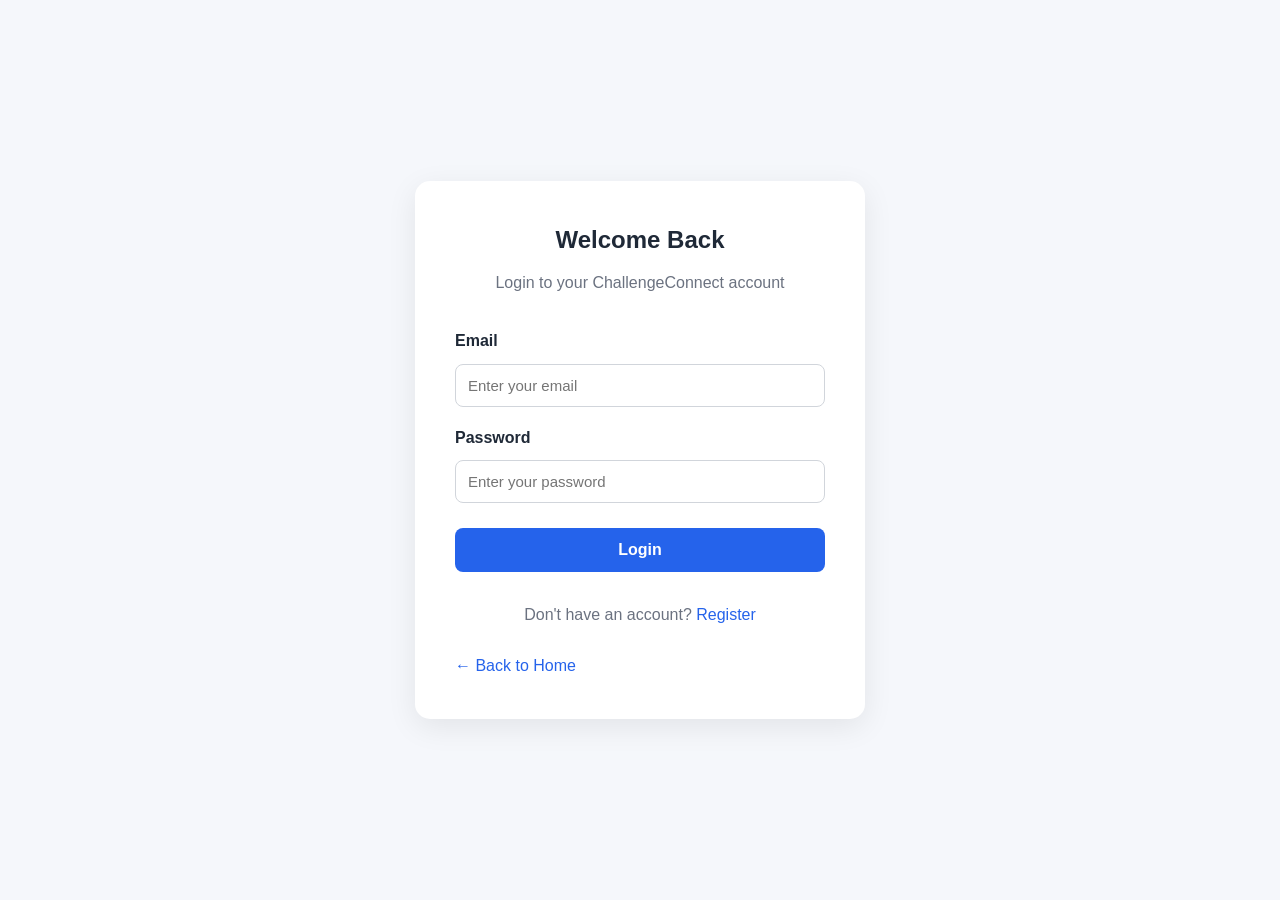
==== frontend/challenge-details.html @ aeb624d3 "Add frontend files" ====
<!DOCTYPE html>
<html lang="en">

<head>

    <meta charset="UTF-8">

    <meta name="viewport" content="width=device-width, initial-scale=1.0">

    <title>Challenge Details | ChallengeConnect</title>

    <link rel="stylesheet" href="style.css">

</head>


<body>


    <!-- Navigation -->

    <header>

        <nav class="navbar">

            <div class="logo">
                ChallengeConnect
            </div>


            <ul class="nav-links">

                <li>
                    <a href="dashboard.html">
                        Dashboard
                    </a>
                </li>

                <li>
                    <a href="challenges.html">
                        Challenges
                    </a>
                </li>

                <li>
                    <a href="post-challenge.html">
                        Post Challenge
                    </a>
                </li>

                <li>
                    <a href="index.html">
                        Logout
                    </a>
                </li>

            </ul>

        </nav>

    </header>



    <!-- Challenge Details -->

    <main>

        <section class="section">


            <p class="section-label">
                CHALLENGE DETAILS
            </p>


            <h1 id="detailTitle">
                Challenge Title
            </h1>


            <p
                class="section-description"
                id="detailDescription"
            >
                Challenge description will appear here.
            </p>



            <!-- Challenge Information -->

            <div class="cards">


                <div class="card">

                    <h3>
                        Posted By
                    </h3>

                    <p id="detailPostedBy">
                        Government
                    </p>

                </div>



                <div class="card">

                    <h3>
                        Category
                    </h3>

                    <p id="detailCategory">
                        Technology
                    </p>

                </div>



                <div class="card">

                    <h3>
                        Location
                    </h3>

                    <p id="detailLocation">
                        India
                    </p>

                </div>



                <div class="card">

                    <h3>
                        Priority
                    </h3>

                    <p id="detailPriority">
                        High
                    </p>

                </div>



                <div class="card">

                    <h3>
                        Submission Deadline
                    </h3>

                    <p id="detailDeadline">
                        Not specified
                    </p>

                </div>


            </div>



            <!-- Solution Section -->

            <div class="card">

                <h2>
                    Have a Solution?
                </h2>


                <p>
                    Submit your innovative solution and
                    contribute towards solving this challenge.
                </p>


                <a
                    id="submitSolutionLink"
                    href="submit-solution.html"
                    class="btn primary-btn"
                >
                    Submit Solution
                </a>

            </div>



            <!-- Back Button -->

            <p style="margin-top: 25px;">

                <a
                    href="challenges.html"
                    class="btn primary-btn"
                >
                    ← Back to Challenges
                </a>

            </p>


        </section>

    </main>



    <!-- Footer -->

    <footer>

        <h3>
            ChallengeConnect
        </h3>

        <p>
            SIH 2026
        </p>

        <p>
            Connecting problems with people who can solve them.
        </p>

    </footer>



    <script src="script.js"></script>

</body>

</html>
---- frontend/style.css ----
* {
    margin: 0;
    padding: 0;
    box-sizing: border-box;
}

html {
    scroll-behavior: smooth;
}

body {
    font-family: Arial, sans-serif;
    line-height: 1.6;
    background: #f5f7fb;
    color: #1f2937;
}


/* =========================
   NAVBAR
========================= */

.navbar {
    display: flex;
    justify-content: space-between;
    align-items: center;

    padding: 20px 8%;

    background: white;

    border-bottom: 1px solid #e5e7eb;

    position: sticky;
    top: 0;
    z-index: 1000;
}

.logo {
    font-size: 24px;
    font-weight: bold;
}

.nav-links {
    display: flex;
    list-style: none;
    gap: 25px;
}

.nav-links a {
    text-decoration: none;
    color: #374151;
    font-weight: 500;

    transition: 0.3s;
}

.nav-links a:hover {
    color: #2563eb;
}


/* =========================
   HERO
========================= */

.hero {
    min-height: 650px;

    display: flex;
    justify-content: center;
    align-items: center;

    text-align: center;

    padding: 80px 20px;

    background: linear-gradient(
        135deg,
        #eef4ff,
        #ffffff
    );
}

.hero-content {
    max-width: 850px;
}

.tagline {
    font-size: 14px;
    font-weight: bold;

    letter-spacing: 1px;

    margin-bottom: 20px;
}

.hero h1 {
    font-size: 58px;

    line-height: 1.1;

    margin-bottom: 25px;
}

.hero-description {
    max-width: 720px;

    margin: 0 auto 35px;

    font-size: 19px;

    color: #4b5563;
}

.hero-buttons {
    display: flex;

    justify-content: center;

    gap: 15px;

    flex-wrap: wrap;
}


/* =========================
   BUTTONS
========================= */

.btn {
    display: inline-block;

    padding: 13px 25px;

    border-radius: 8px;

    text-decoration: none;

    font-weight: bold;

    transition: 0.3s;
}

.primary-btn {
    background: #2563eb;

    color: white;
}

.primary-btn:hover {
    background: #1d4ed8;

    transform: translateY(-2px);
}

.secondary-btn {
    background: white;

    color: #2563eb;

    border: 1px solid #2563eb;
}

.secondary-btn:hover {
    background: #eff6ff;
}


/* =========================
   SECTIONS
========================= */

.section {
    padding: 80px 8%;

    text-align: center;
}

.section-label {
    font-size: 13px;

    font-weight: bold;

    letter-spacing: 2px;

    margin-bottom: 10px;
}

.section h2 {
    font-size: 36px;

    margin-bottom: 15px;
}

.section-description {
    max-width: 650px;

    margin: 0 auto 45px;

    color: #6b7280;
}


/* =========================
   WORKFLOW
========================= */

.workflow {
    display: flex;

    justify-content: center;

    align-items: stretch;

    gap: 15px;

    flex-wrap: wrap;
}

.workflow-card {
    background: white;

    padding: 30px 20px;

    width: 210px;

    border-radius: 12px;

    box-shadow: 0 5px 20px rgba(0, 0, 0, 0.08);
}

.workflow-card h3 {
    margin: 10px 0;
}

.workflow-card p {
    color: #6b7280;

    font-size: 14px;
}

.number {
    font-size: 14px;

    font-weight: bold;
}

.arrow {
    display: flex;

    align-items: center;

    font-size: 28px;
}


/* =========================
   STAKEHOLDER CARDS
========================= */

.stakeholder-section {
    background: white;
}

.cards {
    display: flex;

    justify-content: center;

    gap: 20px;

    flex-wrap: wrap;
}

.card {
    background: #f9fafb;

    padding: 30px 20px;

    width: 220px;

    border-radius: 12px;

    border: 1px solid #e5e7eb;

    transition: 0.3s;
}

.card:hover {
    transform: translateY(-5px);

    box-shadow: 0 8px 25px rgba(0, 0, 0, 0.08);
}

.card-icon {
    font-size: 35px;

    margin-bottom: 15px;
}

.card h3 {
    margin-bottom: 10px;
}

.card p {
    color: #6b7280;

    font-size: 14px;
}


/* =========================
   BENEFITS
========================= */

.benefits {
    display: grid;

    grid-template-columns: repeat(4, 1fr);

    gap: 20px;

    max-width: 1100px;

    margin: 40px auto 0;
}

.benefit {
    background: white;

    padding: 30px 20px;

    border-radius: 12px;

    box-shadow: 0 5px 20px rgba(0, 0, 0, 0.06);
}

.benefit h3 {
    margin-bottom: 10px;
}

.benefit p {
    color: #6b7280;

    font-size: 14px;
}


/* =========================
   CTA
========================= */

.cta {
    text-align: center;

    padding: 80px 20px;

    background: #eef4ff;
}

.cta h2 {
    font-size: 36px;

    margin-bottom: 15px;
}

.cta p {
    color: #6b7280;

    margin-bottom: 25px;
}


/* =========================
   FOOTER
========================= */

footer {
    text-align: center;

    padding: 45px 20px;

    background: #111827;

    color: white;
}

footer h3 {
    margin-bottom: 10px;
}

footer p {
    margin: 5px;
}


/* =========================
   MOBILE RESPONSIVE
========================= */

@media (max-width: 900px) {

    .benefits {
        grid-template-columns: repeat(2, 1fr);
    }
}


@media (max-width: 768px) {

    .navbar {
        flex-direction: column;

        gap: 15px;
    }

    .nav-links {
        gap: 12px;

        flex-wrap: wrap;

        justify-content: center;
    }

    .hero h1 {
        font-size: 42px;
    }

    .hero-description {
        font-size: 16px;
    }

    .workflow {
        flex-direction: column;

        align-items: center;
    }

    .arrow {
        transform: rotate(90deg);
    }
}


@media (max-width: 500px) {

    .benefits {
        grid-template-columns: 1fr;
    }

    .hero h1 {
        font-size: 34px;
    }

    .section h2 {
        font-size: 28px;
    }
}
/* =========================
   LOGIN & REGISTER
========================= */

.auth-page {
    min-height: 100vh;

    display: flex;

    justify-content: center;

    align-items: center;

    padding: 40px 20px;

    background: #f5f7fb;
}

.auth-container {
    width: 100%;

    max-width: 450px;

    background: white;

    padding: 40px;

    border-radius: 15px;

    box-shadow: 0 8px 30px rgba(0, 0, 0, 0.08);
}

.auth-container h1 {
    text-align: center;

    margin-bottom: 10px;
}

.auth-container > p {
    text-align: center;

    color: #6b7280;

    margin-bottom: 25px;
}

.auth-container form {
    display: flex;

    flex-direction: column;

    gap: 10px;
}

.auth-container label {
    font-weight: bold;

    margin-top: 8px;
}

.auth-container input,
.auth-container select {
    padding: 12px;

    border: 1px solid #d1d5db;

    border-radius: 8px;

    font-size: 15px;

    outline: none;
}

.auth-container input:focus,
.auth-container select:focus {
    border-color: #2563eb;
}

.auth-container button {
    border: none;

    cursor: pointer;

    margin-top: 15px;

    font-size: 16px;
}

.auth-link {
    margin-top: 20px;
}

.auth-container a {
    color: #2563eb;

    text-decoration: none;

    font-weight: 500;
}
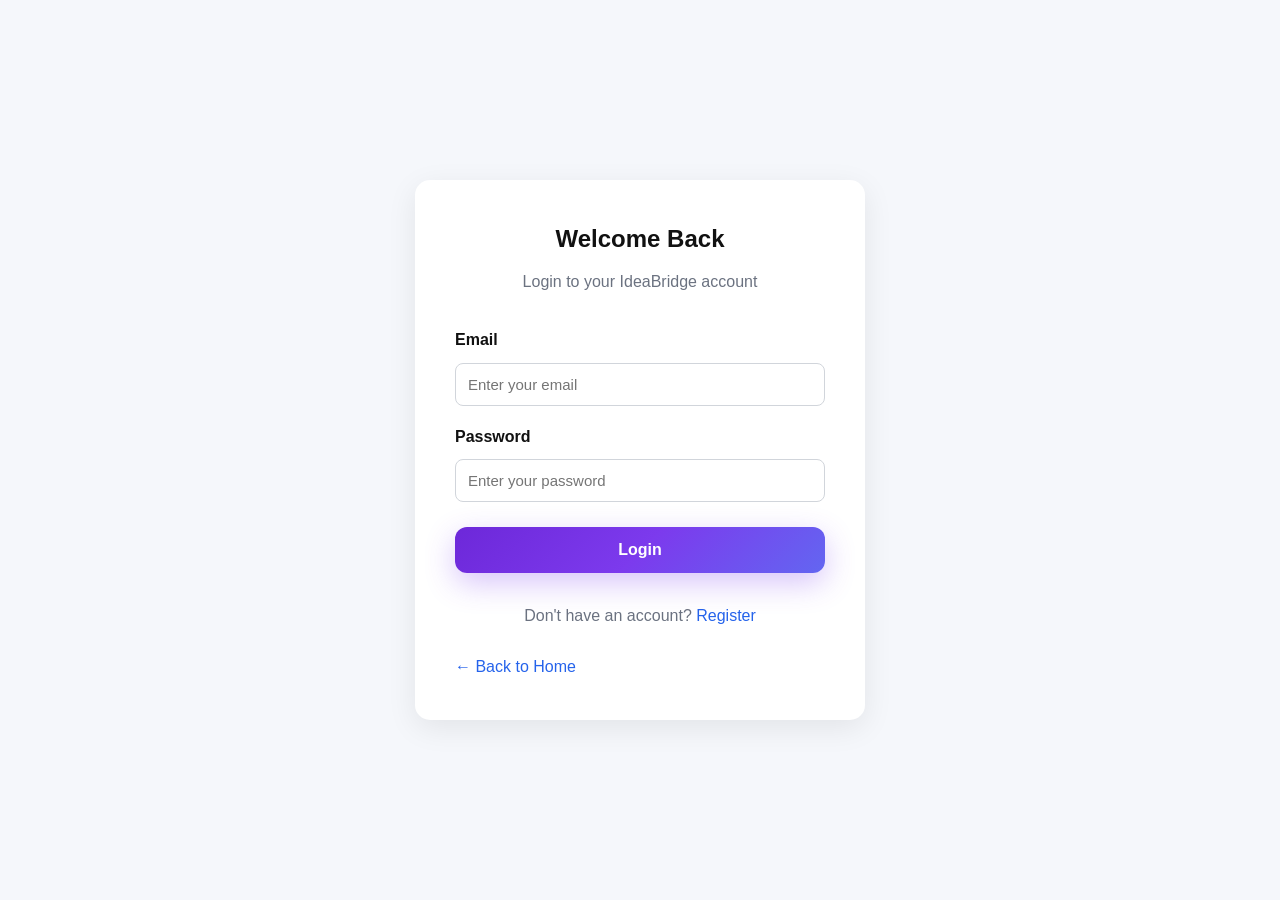
==== commit 13c6f8bc: "Rename ChallengeConnect to IdeaBridge" ====
--- a/frontend/challenge-details.html
+++ b/frontend/challenge-details.html
@@ -8,7 +8,7 @@
 
     <meta name="viewport" content="width=device-width, initial-scale=1.0">
 
-    <title>Challenge Details | ChallengeConnect</title>
+    <title>Challenge Details | IdeaBridge</title>
 
     <link rel="stylesheet" href="style.css">
 
@@ -25,7 +25,7 @@
         <nav class="navbar">
 
             <div class="logo">
-                ChallengeConnect
+                IdeaBridge
             </div>
 
 
@@ -219,7 +219,7 @@
     <footer>
 
         <h3>
-            ChallengeConnect
+            IdeaBridge
         </h3>
 
         <p>
--- a/frontend/style.css
+++ b/frontend/style.css
@@ -555,4 +555,2384 @@
     text-decoration: none;
 
     font-weight: 500;
+}
+/* =========================================================
+   CHALLENGECONNECT - UI/UX IMPROVEMENT
+   SIH 2026
+   ========================================================= */
+
+
+/* ---------- GLOBAL IMPROVEMENTS ---------- */
+
+body {
+    font-family: Arial, sans-serif;
+    background: #f6f8fc;
+    color: #172033;
+}
+
+html {
+    scroll-behavior: smooth;
+}
+
+
+/* ---------- NAVBAR ---------- */
+
+.navbar {
+    padding: 16px 7%;
+    background: rgba(255, 255, 255, 0.96);
+    border-bottom: 1px solid #e6eaf0;
+    box-shadow: 0 2px 12px rgba(15, 23, 42, 0.05);
+}
+
+.logo {
+    font-size: 24px;
+    font-weight: 800;
+    color: #123b70;
+    letter-spacing: -0.5px;
+}
+
+.nav-links {
+    gap: 28px;
+}
+
+.nav-links a {
+    color: #475569;
+    font-weight: 600;
+    transition: all 0.25s ease;
+}
+
+.nav-links a:hover {
+    color: #2563eb;
+}
+
+
+/* ---------- HERO SECTION ---------- */
+
+.hero {
+    min-height: 590px;
+    padding: 70px 20px;
+    background:
+        radial-gradient(circle at 85% 20%, rgba(37, 99, 235, 0.10), transparent 30%),
+        linear-gradient(135deg, #f5f9ff 0%, #ffffff 55%, #eef5ff 100%);
+    position: relative;
+    overflow: hidden;
+}
+
+.hero-content {
+    max-width: 900px;
+}
+
+.tagline {
+    display: inline-block;
+    padding: 8px 15px;
+    margin-bottom: 22px;
+    border-radius: 30px;
+    background: #e8f0ff;
+    color: #2563eb;
+    font-size: 13px;
+    font-weight: 700;
+    letter-spacing: 0.8px;
+}
+
+.hero h1 {
+    font-size: 62px;
+    line-height: 1.05;
+    font-weight: 800;
+    letter-spacing: -2px;
+    color: #102a43;
+    margin-bottom: 25px;
+}
+
+.hero-description {
+    max-width: 760px;
+    margin: 0 auto 35px;
+    font-size: 18px;
+    line-height: 1.8;
+    color: #64748b;
+}
+
+
+/* ---------- BUTTONS ---------- */
+
+.btn {
+    padding: 14px 27px;
+    border-radius: 10px;
+    font-size: 15px;
+    font-weight: 700;
+    transition: all 0.25s ease;
+}
+
+.primary-btn {
+    background: #2563eb;
+    color: #ffffff;
+    border: 1px solid #2563eb;
+    box-shadow: 0 8px 20px rgba(37, 99, 235, 0.20);
+}
+
+.primary-btn:hover {
+    background: #1d4ed8;
+    transform: translateY(-3px);
+    box-shadow: 0 12px 25px rgba(37, 99, 235, 0.28);
+}
+
+.secondary-btn {
+    background: #ffffff;
+    color: #2563eb;
+    border: 1px solid #cbd5e1;
+}
+
+.secondary-btn:hover {
+    background: #eff6ff;
+    border-color: #2563eb;
+    transform: translateY(-3px);
+}
+
+
+/* ---------- GENERAL SECTIONS ---------- */
+
+.section {
+    padding: 90px 8%;
+    background: #ffffff;
+}
+
+.section:nth-of-type(even) {
+    background: #f8fafc;
+}
+
+.section-label {
+    color: #2563eb;
+    font-size: 13px;
+    font-weight: 800;
+    letter-spacing: 1.5px;
+    margin-bottom: 10px;
+}
+
+.section h2 {
+    color: #102a43;
+    font-size: 38px;
+    line-height: 1.2;
+    margin-bottom: 15px;
+    letter-spacing: -0.8px;
+}
+
+.section-description {
+    max-width: 650px;
+    color: #64748b;
+    font-size: 17px;
+    margin-bottom: 50px;
+}
+
+
+/* ---------- WORKFLOW ---------- */
+
+.workflow {
+    display: flex;
+    align-items: stretch;
+    justify-content: center;
+    gap: 15px;
+}
+
+.workflow-card {
+    flex: 1;
+    min-height: 230px;
+    padding: 30px 25px;
+    background: #ffffff;
+    border: 1px solid #e2e8f0;
+    border-radius: 16px;
+    box-shadow: 0 8px 25px rgba(15, 23, 42, 0.06);
+    transition: all 0.3s ease;
+}
+
+.workflow-card:hover {
+    transform: translateY(-7px);
+    border-color: #bfdbfe;
+    box-shadow: 0 15px 35px rgba(37, 99, 235, 0.12);
+}
+
+.number {
+    width: 48px;
+    height: 48px;
+    display: flex;
+    align-items: center;
+    justify-content: center;
+    margin-bottom: 20px;
+    border-radius: 12px;
+    background: #eaf2ff;
+    color: #2563eb;
+    font-size: 15px;
+    font-weight: 800;
+}
+
+.workflow-card h3 {
+    margin-bottom: 10px;
+    color: #172033;
+    font-size: 21px;
+}
+
+.workflow-card p {
+    color: #64748b;
+    line-height: 1.7;
+}
+
+.arrow {
+    display: flex;
+    align-items: center;
+    justify-content: center;
+    color: #2563eb;
+    font-size: 25px;
+    font-weight: bold;
+}
+
+
+/* ---------- STAKEHOLDER CARDS ---------- */
+
+.stakeholder-section {
+    background: #f8fafc !important;
+}
+
+.cards {
+    display: grid;
+    grid-template-columns: repeat(5, 1fr);
+    gap: 20px;
+}
+
+.card {
+    padding: 30px 22px;
+    background: #ffffff;
+    border: 1px solid #e2e8f0;
+    border-radius: 16px;
+    text-align: center;
+    box-shadow: 0 7px 22px rgba(15, 23, 42, 0.05);
+    transition: all 0.3s ease;
+}
+
+.card:hover {
+    transform: translateY(-7px);
+    border-color: #bfdbfe;
+    box-shadow: 0 15px 30px rgba(37, 99, 235, 0.12);
+}
+
+.card-icon {
+    width: 62px;
+    height: 62px;
+    display: flex;
+    align-items: center;
+    justify-content: center;
+    margin: 0 auto 18px;
+    border-radius: 16px;
+    background: #eef4ff;
+    font-size: 28px;
+}
+
+.card h3 {
+    margin-bottom: 10px;
+    color: #172033;
+    font-size: 19px;
+}
+
+.card p {
+    color: #64748b;
+    font-size: 14px;
+    line-height: 1.7;
+}
+
+
+/* ---------- BENEFITS ---------- */
+
+.benefits {
+    display: grid;
+    grid-template-columns: repeat(4, 1fr);
+    gap: 20px;
+}
+
+.benefit {
+    padding: 30px;
+    background: #ffffff;
+    border: 1px solid #e2e8f0;
+    border-radius: 16px;
+    box-shadow: 0 6px 20px rgba(15, 23, 42, 0.05);
+    transition: all 0.3s ease;
+}
+
+.benefit:hover {
+    transform: translateY(-5px);
+    border-color: #93c5fd;
+}
+
+.benefit h3 {
+    color: #123b70;
+    font-size: 19px;
+    margin-bottom: 12px;
+}
+
+.benefit p {
+    color: #64748b;
+    line-height: 1.7;
+}
+
+
+/* ---------- CTA ---------- */
+
+.cta {
+    padding: 85px 20px;
+    text-align: center;
+    background: linear-gradient(135deg, #123b70, #2563eb);
+    color: #ffffff;
+}
+
+.cta h2 {
+    margin-bottom: 15px;
+    font-size: 38px;
+    color: #ffffff;
+}
+
+.cta p {
+    max-width: 600px;
+    margin: 0 auto 30px;
+    color: #dbeafe;
+    font-size: 17px;
+}
+
+.cta .primary-btn {
+    background: #ffffff;
+    color: #2563eb;
+    border-color: #ffffff;
+    box-shadow: none;
+}
+
+.cta .primary-btn:hover {
+    background: #eff6ff;
+}
+
+
+/* ---------- FOOTER ---------- */
+
+footer {
+    padding: 45px 20px;
+    text-align: center;
+    background: #0f172a;
+    color: #94a3b8;
+}
+
+footer h3 {
+    margin-bottom: 8px;
+    color: #ffffff;
+    font-size: 22px;
+}
+
+footer p {
+    margin: 5px 0;
+}
+
+
+/* =========================================================
+   RESPONSIVE DESIGN
+   ========================================================= */
+
+
+/* ---------- TABLET ---------- */
+
+@media (max-width: 1000px) {
+
+    .cards {
+        grid-template-columns: repeat(2, 1fr);
+    }
+
+    .benefits {
+        grid-template-columns: repeat(2, 1fr);
+    }
+
+    .workflow {
+        flex-wrap: wrap;
+    }
+
+    .workflow-card {
+        flex: 1 1 40%;
+    }
+
+    .arrow {
+        display: none;
+    }
+
+    .hero h1 {
+        font-size: 50px;
+    }
+}
+
+
+/* ---------- MOBILE ---------- */
+
+@media (max-width: 700px) {
+
+    .navbar {
+        padding: 15px 5%;
+        flex-direction: column;
+        gap: 15px;
+    }
+
+    .nav-links {
+        gap: 12px;
+        flex-wrap: wrap;
+        justify-content: center;
+    }
+
+    .nav-links a {
+        font-size: 13px;
+    }
+
+    .hero {
+        min-height: auto;
+        padding: 70px 20px;
+    }
+
+    .hero h1 {
+        font-size: 40px;
+        letter-spacing: -1px;
+    }
+
+    .hero-description {
+        font-size: 16px;
+    }
+
+    .hero-buttons {
+        flex-direction: column;
+        align-items: stretch;
+        max-width: 320px;
+        margin: 0 auto;
+    }
+
+    .btn {
+        text-align: center;
+    }
+
+    .section {
+        padding: 65px 6%;
+    }
+
+    .section h2 {
+        font-size: 30px;
+    }
+
+    .workflow {
+        display: grid;
+        grid-template-columns: 1fr;
+    }
+
+    .workflow-card {
+        min-height: auto;
+    }
+
+    .cards {
+        grid-template-columns: 1fr;
+    }
+
+    .benefits {
+        grid-template-columns: 1fr;
+    }
+
+    .cta {
+        padding: 65px 20px;
+    }
+
+    .cta h2 {
+        font-size: 30px;
+    }
+}
+/* ---------- HERO EXTRA UI EFFECTS ---------- */
+
+.hero::before {
+    content: "";
+    position: absolute;
+    width: 300px;
+    height: 300px;
+    border-radius: 50%;
+    background: rgba(5, 150, 105, 0.08);
+    top: -120px;
+    right: -80px;
+}
+
+.hero::after {
+    content: "";
+    position: absolute;
+    width: 180px;
+    height: 180px;
+    border-radius: 50%;
+    background: rgba(5, 150, 105, 0.06);
+    bottom: -80px;
+    left: -50px;
+}
+
+.hero-content {
+    position: relative;
+    z-index: 2;
+}
+
+.hero h1 {
+    background: linear-gradient(90deg, #102a43, #059669);
+    -webkit-background-clip: text;
+    -webkit-text-fill-color: transparent;
+    background-clip: text;
+}
+
+.tagline {
+    box-shadow: 0 4px 15px rgba(37, 99, 235, 0.08);
+}
+
+.hero-buttons {
+    margin-top: 10px;
+}
+
+.hero-buttons .btn {
+    min-width: 190px;
+}
+/* =========================================================
+   CHALLENGECONNECT - DEEP PURPLE THEME
+   ========================================================= */
+
+/* Main colors
+   Dark text: #181329
+   Purple:    #6D28D9
+   Light:     #F8F7FF
+*/
+
+
+/* ---------- PAGE ---------- */
+
+body {
+    background: #f8f7ff;
+    color: #181329;
+}
+
+
+/* ---------- NAVBAR ---------- */
+
+.navbar {
+    background: #ffffff;
+    border-bottom: 1px solid #e9e5f5;
+    box-shadow: 0 2px 12px rgba(24, 19, 41, 0.05);
+}
+
+.logo {
+    color: #181329;
+}
+
+.nav-links a {
+    color: #4b465c;
+}
+
+.nav-links a:hover {
+    color: #6d28d9;
+}
+
+
+/* ---------- HERO ---------- */
+
+.hero {
+    background:
+        radial-gradient(
+            circle at 85% 20%,
+            rgba(109, 40, 217, 0.10),
+            transparent 30%
+        ),
+        linear-gradient(
+            135deg,
+            #f8f7ff 0%,
+            #ffffff 55%,
+            #f1edff 100%
+        );
+}
+
+.tagline {
+    background: #eee8ff;
+    color: #6d28d9;
+    box-shadow: 0 4px 15px rgba(109, 40, 217, 0.08);
+}
+
+.hero h1 {
+    background: linear-gradient(
+        90deg,
+        #181329,
+        #6d28d9
+    );
+
+    -webkit-background-clip: text;
+    -webkit-text-fill-color: transparent;
+    background-clip: text;
+}
+
+.hero-description {
+    color: #625d70;
+}
+
+
+/* ---------- HERO DECORATION ---------- */
+
+.hero::before {
+    background: rgba(109, 40, 217, 0.08);
+}
+
+.hero::after {
+    background: rgba(109, 40, 217, 0.06);
+}
+
+
+/* ---------- BUTTONS ---------- */
+
+.primary-btn {
+    background: #6d28d9;
+    border-color: #6d28d9;
+    color: #ffffff;
+    box-shadow: 0 8px 20px rgba(109, 40, 217, 0.20);
+}
+
+.primary-btn:hover {
+    background: #5b21b6;
+    border-color: #5b21b6;
+    box-shadow: 0 12px 25px rgba(109, 40, 217, 0.28);
+}
+
+.secondary-btn {
+    background: #ffffff;
+    color: #6d28d9;
+    border-color: #d8cef5;
+}
+
+.secondary-btn:hover {
+    background: #f5f1ff;
+    border-color: #6d28d9;
+}
+
+
+/* ---------- SECTIONS ---------- */
+
+.section {
+    background: #ffffff;
+}
+
+.section:nth-of-type(even) {
+    background: #f8f7ff;
+}
+
+.section-label {
+    color: #6d28d9;
+}
+
+.section h2 {
+    color: #181329;
+}
+
+.section-description {
+    color: #625d70;
+}
+
+
+/* ---------- WORKFLOW ---------- */
+
+.workflow-card {
+    background: #ffffff;
+    border-color: #e7e1f3;
+    box-shadow: 0 8px 25px rgba(24, 19, 41, 0.06);
+}
+
+.workflow-card:hover {
+    border-color: #c4b5fd;
+    box-shadow: 0 15px 35px rgba(109, 40, 217, 0.12);
+}
+
+.number {
+    background: #eee8ff;
+    color: #6d28d9;
+}
+
+.workflow-card h3 {
+    color: #181329;
+}
+
+.workflow-card p {
+    color: #625d70;
+}
+
+.arrow {
+    color: #6d28d9;
+}
+
+
+/* ---------- STAKEHOLDER CARDS ---------- */
+
+.stakeholder-section {
+    background: #f8f7ff !important;
+}
+
+.card {
+    background: #ffffff;
+    border-color: #e7e1f3;
+    box-shadow: 0 7px 22px rgba(24, 19, 41, 0.05);
+}
+
+.card:hover {
+    border-color: #c4b5fd;
+    box-shadow: 0 15px 30px rgba(109, 40, 217, 0.12);
+}
+
+.card-icon {
+    background: #eee8ff;
+}
+
+.card h3 {
+    color: #181329;
+}
+
+.card p {
+    color: #625d70;
+}
+
+
+/* ---------- BENEFITS ---------- */
+
+.benefit {
+    background: #ffffff;
+    border-color: #e7e1f3;
+    box-shadow: 0 6px 20px rgba(24, 19, 41, 0.05);
+}
+
+.benefit:hover {
+    border-color: #a78bfa;
+}
+
+.benefit h3 {
+    color: #6d28d9;
+}
+
+.benefit p {
+    color: #625d70;
+}
+
+
+/* ---------- CTA ---------- */
+
+.cta {
+    background: linear-gradient(
+        135deg,
+        #181329,
+        #6d28d9
+    );
+}
+
+.cta h2 {
+    color: #ffffff;
+}
+
+.cta p {
+    color: #e9e3ff;
+}
+
+.cta .primary-btn {
+    background: #ffffff;
+    color: #6d28d9;
+    border-color: #ffffff;
+}
+
+.cta .primary-btn:hover {
+    background: #f5f1ff;
+}
+
+
+/* ---------- FOOTER ---------- */
+
+footer {
+    background: #11101a;
+    color: #a8a3b5;
+}
+
+footer h3 {
+    color: #ffffff;
+}
+
+
+/* ---------- FOCUS ACCESSIBILITY ---------- */
+
+.btn:focus,
+.nav-links a:focus {
+    outline: 3px solid rgba(109, 40, 217, 0.25);
+    outline-offset: 3px;
+}
+/* =========================================================
+   HOW IT WORKS - TIMELINE STYLE
+   ========================================================= */
+
+.workflow {
+    position: relative;
+    align-items: flex-start;
+    gap: 12px;
+}
+
+.workflow-card {
+    position: relative;
+    z-index: 2;
+    min-height: 250px;
+    padding: 30px 25px;
+    border-radius: 18px;
+    transition: transform 0.3s ease, box-shadow 0.3s ease;
+}
+
+.workflow-card:hover {
+    transform: translateY(-8px);
+}
+
+.number {
+    width: 52px;
+    height: 52px;
+    border-radius: 50%;
+    font-size: 16px;
+    margin-bottom: 22px;
+}
+
+.workflow-card h3 {
+    font-size: 21px;
+    margin-bottom: 12px;
+}
+
+.workflow-card p {
+    font-size: 14px;
+    line-height: 1.75;
+}
+
+.arrow {
+    padding-top: 105px;
+    font-size: 24px;
+    font-weight: bold;
+}
+/* =========================================================
+   APPLE-STYLE GLASS UI
+   ========================================================= */
+
+/* ---------- GLASS NAVBAR ---------- */
+
+.navbar {
+    background: rgba(255, 255, 255, 0.72);
+    backdrop-filter: blur(20px);
+    -webkit-backdrop-filter: blur(20px);
+    border-bottom: 1px solid rgba(255, 255, 255, 0.6);
+    box-shadow: 0 8px 30px rgba(24, 19, 41, 0.06);
+}
+
+
+/* ---------- HERO ---------- */
+
+.hero {
+    background:
+        radial-gradient(
+            circle at 15% 20%,
+            rgba(167, 139, 250, 0.18),
+            transparent 30%
+        ),
+        radial-gradient(
+            circle at 85% 70%,
+            rgba(196, 181, 253, 0.16),
+            transparent 30%
+        ),
+        #f8f7ff;
+}
+
+
+/* ---------- GLASS WORKFLOW CARDS ---------- */
+
+.workflow-card {
+    background: rgba(255, 255, 255, 0.58);
+    backdrop-filter: blur(18px);
+    -webkit-backdrop-filter: blur(18px);
+
+    border: 1px solid rgba(255, 255, 255, 0.8);
+
+    box-shadow:
+        0 12px 35px rgba(24, 19, 41, 0.08),
+        inset 0 1px 0 rgba(255, 255, 255, 0.8);
+}
+
+.workflow-card:hover {
+    background: rgba(255, 255, 255, 0.72);
+}
+
+
+/* ---------- GLASS STAKEHOLDER CARDS ---------- */
+
+.card {
+    background: rgba(255, 255, 255, 0.62);
+    backdrop-filter: blur(18px);
+    -webkit-backdrop-filter: blur(18px);
+
+    border: 1px solid rgba(255, 255, 255, 0.8);
+
+    box-shadow:
+        0 12px 30px rgba(24, 19, 41, 0.07),
+        inset 0 1px 0 rgba(255, 255, 255, 0.8);
+}
+
+.card:hover {
+    background: rgba(255, 255, 255, 0.78);
+}
+
+
+/* ---------- GLASS BENEFITS ---------- */
+
+.benefit {
+    background: rgba(255, 255, 255, 0.62);
+    backdrop-filter: blur(18px);
+    -webkit-backdrop-filter: blur(18px);
+
+    border: 1px solid rgba(255, 255, 255, 0.8);
+
+    box-shadow:
+        0 12px 30px rgba(24, 19, 41, 0.06),
+        inset 0 1px 0 rgba(255, 255, 255, 0.8);
+}
+
+.benefit:hover {
+    background: rgba(255, 255, 255, 0.78);
+}
+
+
+/* ---------- GLASS BUTTON ---------- */
+
+.secondary-btn {
+    background: rgba(255, 255, 255, 0.55);
+    backdrop-filter: blur(12px);
+    -webkit-backdrop-filter: blur(12px);
+
+    border: 1px solid rgba(109, 40, 217, 0.25);
+}
+
+.secondary-btn:hover {
+    background: rgba(255, 255, 255, 0.8);
+}
+
+
+/* ---------- GLASS TAG ---------- */
+
+.tagline {
+    background: rgba(238, 232, 255, 0.65);
+    backdrop-filter: blur(12px);
+    -webkit-backdrop-filter: blur(12px);
+
+    border: 1px solid rgba(255, 255, 255, 0.8);
+}
+/* =========================================================
+   STRONG GLASSMORPHISM EFFECT
+   ========================================================= */
+
+/* Background */
+body {
+    background:
+        radial-gradient(circle at 10% 15%, rgba(139, 92, 246, 0.18), transparent 28%),
+        radial-gradient(circle at 90% 25%, rgba(196, 181, 253, 0.20), transparent 30%),
+        radial-gradient(circle at 50% 90%, rgba(167, 139, 250, 0.12), transparent 30%),
+        #f8f7ff;
+}
+
+
+/* Navbar */
+.navbar {
+    background: rgba(255, 255, 255, 0.55);
+    backdrop-filter: blur(25px);
+    -webkit-backdrop-filter: blur(25px);
+    border-bottom: 1px solid rgba(255, 255, 255, 0.8);
+    box-shadow: 0 8px 32px rgba(24, 19, 41, 0.08);
+}
+
+
+/* Hero */
+.hero {
+    background: transparent;
+}
+
+
+/* Workflow cards */
+.workflow-card {
+    background: rgba(255, 255, 255, 0.45);
+    backdrop-filter: blur(22px);
+    -webkit-backdrop-filter: blur(22px);
+
+    border: 1px solid rgba(255, 255, 255, 0.75);
+
+    box-shadow:
+        0 15px 35px rgba(24, 19, 41, 0.08),
+        inset 0 1px 1px rgba(255, 255, 255, 0.9);
+}
+
+.workflow-card:hover {
+    background: rgba(255, 255, 255, 0.65);
+    transform: translateY(-10px);
+}
+
+
+/* Stakeholder cards */
+.card {
+    background: rgba(255, 255, 255, 0.45);
+    backdrop-filter: blur(22px);
+    -webkit-backdrop-filter: blur(22px);
+
+    border: 1px solid rgba(255, 255, 255, 0.75);
+
+    box-shadow:
+        0 15px 35px rgba(24, 19, 41, 0.08),
+        inset 0 1px 1px rgba(255, 255, 255, 0.9);
+}
+
+.card:hover {
+    background: rgba(255, 255, 255, 0.68);
+    transform: translateY(-10px);
+}
+
+
+/* Benefit cards */
+.benefit {
+    background: rgba(255, 255, 255, 0.45);
+    backdrop-filter: blur(22px);
+    -webkit-backdrop-filter: blur(22px);
+
+    border: 1px solid rgba(255, 255, 255, 0.75);
+
+    box-shadow:
+        0 15px 35px rgba(24, 19, 41, 0.08),
+        inset 0 1px 1px rgba(255, 255, 255, 0.9);
+}
+
+.benefit:hover {
+    background: rgba(255, 255, 255, 0.68);
+    transform: translateY(-8px);
+}
+
+
+/* Number circles */
+.number {
+    background: rgba(109, 40, 217, 0.12);
+    border: 1px solid rgba(109, 40, 217, 0.15);
+}
+
+
+/* Glass tagline */
+.tagline {
+    background: rgba(238, 232, 255, 0.55);
+    backdrop-filter: blur(15px);
+    -webkit-backdrop-filter: blur(15px);
+
+    border: 1px solid rgba(255, 255, 255, 0.8);
+}
+
+
+/* Secondary button */
+.secondary-btn {
+    background: rgba(255, 255, 255, 0.45);
+    backdrop-filter: blur(15px);
+    -webkit-backdrop-filter: blur(15px);
+
+    border: 1px solid rgba(109, 40, 217, 0.25);
+}
+
+
+/* Section backgrounds */
+.section {
+    background: rgba(255, 255, 255, 0.35);
+}
+
+.stakeholder-section {
+    background: rgba(248, 247, 255, 0.35) !important;
+}
+/* =========================================================
+   CHALLENGECONNECT — PREMIUM GLASS UI
+   ========================================================= */
+
+
+/* =========================
+   1. PREMIUM BACKGROUND
+   ========================= */
+
+body {
+    background:
+        radial-gradient(
+            circle at 8% 12%,
+            rgba(124, 58, 237, 0.18),
+            transparent 25%
+        ),
+        radial-gradient(
+            circle at 92% 18%,
+            rgba(167, 139, 250, 0.22),
+            transparent 28%
+        ),
+        radial-gradient(
+            circle at 50% 85%,
+            rgba(109, 40, 217, 0.12),
+            transparent 30%
+        ),
+        #f8f7ff;
+}
+
+
+/* =========================
+   2. GLASS NAVBAR
+   ========================= */
+
+.navbar {
+    position: sticky;
+    top: 14px;
+
+    width: 92%;
+    margin: 0 auto;
+
+    padding: 15px 25px;
+
+    background: rgba(255, 255, 255, 0.58);
+
+    backdrop-filter: blur(25px);
+    -webkit-backdrop-filter: blur(25px);
+
+    border: 1px solid rgba(255, 255, 255, 0.8);
+
+    border-radius: 18px;
+
+    box-shadow:
+        0 10px 35px rgba(24, 19, 41, 0.08),
+        inset 0 1px 0 rgba(255, 255, 255, 0.9);
+
+    z-index: 1000;
+}
+
+.logo {
+    font-size: 23px;
+    font-weight: 800;
+    color: #181329;
+}
+
+
+/* =========================
+   3. HERO
+   ========================= */
+
+.hero {
+    min-height: 650px;
+
+    background: transparent;
+
+    position: relative;
+    overflow: hidden;
+}
+
+
+/* Large floating glass orb */
+
+.hero::before {
+    content: "";
+
+    position: absolute;
+
+    width: 380px;
+    height: 380px;
+
+    right: -120px;
+    top: 50px;
+
+    border-radius: 50%;
+
+    background:
+        linear-gradient(
+            135deg,
+            rgba(124, 58, 237, 0.18),
+            rgba(196, 181, 253, 0.05)
+        );
+
+    backdrop-filter: blur(8px);
+
+    border: 1px solid rgba(255, 255, 255, 0.7);
+
+    box-shadow:
+        inset 0 0 60px rgba(255, 255, 255, 0.5),
+        0 20px 60px rgba(109, 40, 217, 0.08);
+}
+
+
+/* Small floating orb */
+
+.hero::after {
+    content: "";
+
+    position: absolute;
+
+    width: 180px;
+    height: 180px;
+
+    left: -60px;
+    bottom: 30px;
+
+    border-radius: 50%;
+
+    background:
+        linear-gradient(
+            135deg,
+            rgba(167, 139, 250, 0.20),
+            rgba(255, 255, 255, 0.15)
+        );
+
+    backdrop-filter: blur(10px);
+
+    border: 1px solid rgba(255, 255, 255, 0.7);
+
+    box-shadow:
+        inset 0 0 40px rgba(255, 255, 255, 0.5),
+        0 20px 50px rgba(109, 40, 217, 0.08);
+}
+
+
+.hero-content {
+    position: relative;
+    z-index: 5;
+}
+
+
+/* =========================
+   4. HERO TAG
+   ========================= */
+
+.tagline {
+    background: rgba(255, 255, 255, 0.52);
+
+    backdrop-filter: blur(18px);
+    -webkit-backdrop-filter: blur(18px);
+
+    border: 1px solid rgba(255, 255, 255, 0.8);
+
+    border-radius: 50px;
+
+    padding: 9px 18px;
+
+    color: #6d28d9;
+
+    box-shadow:
+        0 8px 25px rgba(109, 40, 217, 0.08),
+        inset 0 1px 0 rgba(255, 255, 255, 0.9);
+}
+
+
+/* =========================
+   5. HERO HEADING
+   ========================= */
+
+.hero h1 {
+    font-size: clamp(45px, 6vw, 68px);
+
+    font-weight: 800;
+
+    letter-spacing: -2.5px;
+
+    line-height: 1.02;
+
+    background:
+        linear-gradient(
+            100deg,
+            #181329 10%,
+            #6d28d9 55%,
+            #8b5cf6 90%
+        );
+
+    -webkit-background-clip: text;
+    -webkit-text-fill-color: transparent;
+    background-clip: text;
+}
+
+
+/* =========================
+   6. HERO DESCRIPTION
+   ========================= */
+
+.hero-description {
+    color: #625d70;
+
+    max-width: 700px;
+
+    font-size: 18px;
+
+    line-height: 1.8;
+}
+
+
+/* =========================
+   7. PREMIUM BUTTONS
+   ========================= */
+
+.primary-btn {
+    background:
+        linear-gradient(
+            135deg,
+            #7c3aed,
+            #5b21b6
+        );
+
+    border: none;
+
+    border-radius: 12px;
+
+    box-shadow:
+        0 10px 25px rgba(109, 40, 217, 0.25);
+
+    position: relative;
+
+    overflow: hidden;
+}
+
+.primary-btn::before {
+    content: "";
+
+    position: absolute;
+
+    top: 0;
+    left: -100%;
+
+    width: 100%;
+    height: 100%;
+
+    background:
+        linear-gradient(
+            90deg,
+            transparent,
+            rgba(255,255,255,0.25),
+            transparent
+        );
+
+    transition: left 0.5s ease;
+}
+
+.primary-btn:hover::before {
+    left: 100%;
+}
+
+.primary-btn:hover {
+    transform: translateY(-4px);
+
+    box-shadow:
+        0 15px 35px rgba(109, 40, 217, 0.30);
+}
+
+
+.secondary-btn {
+    background: rgba(255, 255, 255, 0.45);
+
+    backdrop-filter: blur(16px);
+    -webkit-backdrop-filter: blur(16px);
+
+    border: 1px solid rgba(109, 40, 217, 0.20);
+
+    border-radius: 12px;
+
+    color: #6d28d9;
+}
+
+.secondary-btn:hover {
+    background: rgba(255, 255, 255, 0.75);
+
+    transform: translateY(-4px);
+}
+
+
+/* =========================
+   8. SECTION HEADINGS
+   ========================= */
+
+.section {
+    background: transparent !important;
+}
+
+.section h2 {
+    font-size: clamp(30px, 4vw, 42px);
+
+    font-weight: 800;
+
+    color: #181329;
+
+    letter-spacing: -1px;
+}
+
+.section-label {
+    color: #7c3aed;
+
+    font-weight: 800;
+
+    letter-spacing: 2px;
+}
+
+
+/* =========================
+   9. GLASS WORKFLOW
+   ========================= */
+
+.workflow-card {
+    background:
+        linear-gradient(
+            135deg,
+            rgba(255,255,255,0.70),
+            rgba(255,255,255,0.38)
+        );
+
+    backdrop-filter: blur(22px);
+    -webkit-backdrop-filter: blur(22px);
+
+    border: 1px solid rgba(255,255,255,0.85);
+
+    border-radius: 20px;
+
+    box-shadow:
+        0 18px 45px rgba(24,19,41,0.08),
+        inset 0 1px 0 rgba(255,255,255,0.9);
+
+    transition:
+        transform 0.35s ease,
+        box-shadow 0.35s ease;
+}
+
+.workflow-card:hover {
+    transform: translateY(-12px) scale(1.02);
+
+    box-shadow:
+        0 25px 55px rgba(109,40,217,0.15),
+        inset 0 1px 0 rgba(255,255,255,1);
+}
+
+.number {
+    background:
+        linear-gradient(
+            135deg,
+            #7c3aed,
+            #a78bfa
+        );
+
+    color: white;
+
+    box-shadow:
+        0 8px 20px rgba(109,40,217,0.20);
+}
+
+
+/* =========================
+   10. STAKEHOLDER CARDS
+   ========================= */
+
+.cards {
+    gap: 22px;
+}
+
+.card {
+    background:
+        linear-gradient(
+            145deg,
+            rgba(255,255,255,0.72),
+            rgba(255,255,255,0.40)
+        );
+
+    backdrop-filter: blur(22px);
+    -webkit-backdrop-filter: blur(22px);
+
+    border: 1px solid rgba(255,255,255,0.85);
+
+    border-radius: 20px;
+
+    box-shadow:
+        0 18px 40px rgba(24,19,41,0.07),
+        inset 0 1px 0 rgba(255,255,255,0.9);
+
+    transition:
+        transform 0.35s ease,
+        box-shadow 0.35s ease;
+}
+
+.card:hover {
+    transform: translateY(-12px);
+
+    box-shadow:
+        0 25px 55px rgba(109,40,217,0.15);
+}
+
+.card-icon {
+    background:
+        linear-gradient(
+            135deg,
+            rgba(124,58,237,0.12),
+            rgba(167,139,250,0.18)
+        );
+
+    border: 1px solid rgba(255,255,255,0.7);
+
+    box-shadow:
+        inset 0 1px 0 rgba(255,255,255,0.9);
+}
+
+
+/* =========================
+   11. BENEFITS
+   ========================= */
+
+.benefit {
+    background:
+        linear-gradient(
+            145deg,
+            rgba(255,255,255,0.72),
+            rgba(255,255,255,0.42)
+        );
+
+    backdrop-filter: blur(22px);
+    -webkit-backdrop-filter: blur(22px);
+
+    border: 1px solid rgba(255,255,255,0.85);
+
+    border-radius: 20px;
+
+    box-shadow:
+        0 18px 40px rgba(24,19,41,0.07),
+        inset 0 1px 0 rgba(255,255,255,0.9);
+
+    transition:
+        transform 0.35s ease,
+        box-shadow 0.35s ease;
+}
+
+.benefit:hover {
+    transform: translateY(-10px);
+
+    box-shadow:
+        0 25px 55px rgba(109,40,217,0.14);
+}
+
+
+/* =========================
+   12. CTA
+   ========================= */
+
+.cta {
+    position: relative;
+
+    overflow: hidden;
+
+    background:
+        radial-gradient(
+            circle at 20% 20%,
+            rgba(167,139,250,0.25),
+            transparent 25%
+        ),
+        linear-gradient(
+            135deg,
+            #181329,
+            #4c1d95,
+            #6d28d9
+        );
+
+    border-radius: 30px;
+
+    width: 92%;
+
+    margin: 60px auto;
+
+    box-shadow:
+        0 25px 60px rgba(24,19,41,0.20);
+}
+
+.cta::before {
+    content: "";
+
+    position: absolute;
+
+    width: 300px;
+    height: 300px;
+
+    right: -100px;
+    top: -120px;
+
+    border-radius: 50%;
+
+    background: rgba(255,255,255,0.08);
+
+    border: 1px solid rgba(255,255,255,0.12);
+}
+
+.cta h2,
+.cta p,
+.cta a {
+    position: relative;
+    z-index: 2;
+}
+
+
+/* =========================
+   13. FOOTER
+   ========================= */
+
+footer {
+    background: rgba(17,16,26,0.96);
+
+    border-top:
+        1px solid rgba(255,255,255,0.08);
+}
+
+
+/* =========================
+   14. SMOOTH ANIMATION
+   ========================= */
+
+@media (prefers-reduced-motion: no-preference) {
+
+    .hero-content {
+        animation: heroAppear 0.8s ease-out;
+    }
+
+    @keyframes heroAppear {
+
+        from {
+            opacity: 0;
+            transform: translateY(20px);
+        }
+
+        to {
+            opacity: 1;
+            transform: translateY(0);
+        }
+    }
+}
+/* =========================================
+   DARK AURORA BACKGROUND
+   ========================================= */
+
+body {
+    background:
+        radial-gradient(circle at 15% 20%,
+            rgba(124, 58, 237, 0.30),
+            transparent 35%),
+
+        radial-gradient(circle at 85% 15%,
+            rgba(59, 130, 246, 0.22),
+            transparent 32%),
+
+        radial-gradient(circle at 70% 80%,
+            rgba(168, 85, 247, 0.20),
+            transparent 35%),
+
+        radial-gradient(circle at 20% 85%,
+            rgba(79, 70, 229, 0.18),
+            transparent 30%),
+
+        #080612;
+
+    color: #f8fafc;
+}
+
+
+/* Subtle aurora glow across the page */
+body::before {
+    content: "";
+    position: fixed;
+    inset: -20%;
+    z-index: -1;
+    pointer-events: none;
+
+    background:
+        radial-gradient(
+            ellipse at 50% 0%,
+            rgba(139, 92, 246, 0.16),
+            transparent 45%
+        );
+
+    filter: blur(60px);
+    animation: auroraMove 12s ease-in-out infinite alternate;
+}
+
+
+/* Aurora animation */
+@keyframes auroraMove {
+    0% {
+        transform: translate(-3%, -2%) scale(1);
+    }
+
+    50% {
+        transform: translate(3%, 2%) scale(1.08);
+    }
+
+    100% {
+        transform: translate(-2%, 4%) scale(1.03);
+    }
+}
+
+
+/* Make sections blend into the aurora */
+.section {
+    background: transparent;
+}
+
+
+/* Darker glass effect so cards stand out */
+.workflow-card,
+.card,
+.benefit {
+    background: rgba(255, 255, 255, 0.08);
+    border: 1px solid rgba(255, 255, 255, 0.14);
+
+    box-shadow:
+        0 20px 50px rgba(0, 0, 0, 0.25),
+        inset 0 1px 0 rgba(255, 255, 255, 0.08);
+
+    backdrop-filter: blur(22px);
+    -webkit-backdrop-filter: blur(22px);
+}
+
+
+/* Improve normal text visibility */
+body p {
+    color: rgba(241, 245, 249, 0.78);
+}
+
+
+/* Section headings */
+.section h2 {
+    color: #ffffff;
+}
+
+
+/* Footer stays dark and clean */
+footer {
+    background: rgba(3, 2, 12, 0.75);
+    border-top: 1px solid rgba(255, 255, 255, 0.08);
+}
+/* =========================================
+   APPLE WHITE GLASS THEME
+   ========================================= */
+
+body {
+    background:
+        radial-gradient(
+            circle at 10% 10%,
+            rgba(139, 92, 246, 0.10),
+            transparent 30%
+        ),
+        radial-gradient(
+            circle at 90% 20%,
+            rgba(99, 102, 241, 0.08),
+            transparent 30%
+        ),
+        radial-gradient(
+            circle at 50% 90%,
+            rgba(168, 85, 247, 0.07),
+            transparent 35%
+        ),
+        #f7f7f9;
+
+    color: #1d1d1f;
+}
+
+
+/* Remove dark aurora */
+body::before {
+    display: none;
+}
+
+
+/* Hero */
+.hero {
+    background: transparent;
+    color: #1d1d1f;
+}
+
+
+/* Hero heading */
+.hero h1 {
+    background: linear-gradient(
+        135deg,
+        #111111,
+        #5b21b6,
+        #7c3aed
+    );
+
+    -webkit-background-clip: text;
+    -webkit-text-fill-color: transparent;
+}
+
+
+/* Hero description */
+.hero-description {
+    color: #6b7280;
+}
+
+
+/* Glass Navbar */
+.navbar {
+    background: rgba(255, 255, 255, 0.72);
+
+    border: 1px solid rgba(0, 0, 0, 0.06);
+
+    box-shadow:
+        0 10px 35px rgba(0, 0, 0, 0.06);
+
+    backdrop-filter: blur(25px);
+    -webkit-backdrop-filter: blur(25px);
+}
+
+
+/* Navigation text */
+.nav-links a {
+    color: #374151;
+}
+
+.nav-links a:hover {
+    color: #6d28d9;
+}
+
+
+/* Glass Cards */
+.workflow-card,
+.card,
+.benefit {
+    background: rgba(255, 255, 255, 0.65);
+
+    border: 1px solid rgba(255, 255, 255, 0.9);
+
+    box-shadow:
+        0 15px 40px rgba(31, 41, 55, 0.08),
+        inset 0 1px 0 rgba(255, 255, 255, 0.9);
+
+    backdrop-filter: blur(25px);
+    -webkit-backdrop-filter: blur(25px);
+}
+
+
+/* Card hover */
+.workflow-card:hover,
+.card:hover,
+.benefit:hover {
+    transform: translateY(-8px);
+
+    box-shadow:
+        0 25px 55px rgba(76, 29, 149, 0.13);
+}
+
+
+/* Card text */
+.workflow-card h3,
+.card h3,
+.benefit h3 {
+    color: #1d1d1f;
+}
+
+
+/* Normal text */
+body p {
+    color: #6b7280;
+}
+
+
+/* Section headings */
+.section h2 {
+    color: #1d1d1f;
+}
+
+
+/* Section labels */
+.section-label {
+    color: #6d28d9;
+}
+
+
+/* Purple primary button */
+.primary-btn {
+    background: linear-gradient(
+        135deg,
+        #6d28d9,
+        #8b5cf6
+    );
+
+    box-shadow:
+        0 10px 25px rgba(109, 40, 217, 0.22);
+}
+
+
+/* Secondary button */
+.secondary-btn {
+    background: rgba(255, 255, 255, 0.75);
+
+    color: #4c1d95;
+
+    border: 1px solid rgba(109, 40, 217, 0.15);
+}
+
+
+/* CTA */
+.cta {
+    background:
+        linear-gradient(
+            135deg,
+            #4c1d95,
+            #6d28d9,
+            #7c3aed
+        );
+
+    box-shadow:
+        0 25px 60px rgba(76, 29, 149, 0.20);
+}
+
+
+/* Footer */
+footer {
+    background: #f1f1f3;
+
+    color: #6b7280;
+
+    border-top: 1px solid rgba(0, 0, 0, 0.06);
+}
+/* =========================================
+   MIDNIGHT BLUE + PURPLE GLASS THEME
+   ========================================= */
+
+body {
+    background:
+        radial-gradient(
+            circle at 10% 10%,
+            rgba(99, 102, 241, 0.18),
+            transparent 30%
+        ),
+        radial-gradient(
+            circle at 90% 15%,
+            rgba(124, 58, 237, 0.16),
+            transparent 30%
+        ),
+        radial-gradient(
+            circle at 70% 85%,
+            rgba(59, 130, 246, 0.12),
+            transparent 35%
+        ),
+        #0b1020;
+
+    color: #f8fafc;
+}
+
+
+/* Remove previous aurora animation */
+body::before {
+    display: none;
+}
+
+
+/* Hero */
+.hero {
+    background: transparent;
+    color: #f8fafc;
+}
+
+
+/* Hero heading */
+.hero h1 {
+    background: linear-gradient(
+        135deg,
+        #ffffff,
+        #c4b5fd,
+        #818cf8
+    );
+
+    -webkit-background-clip: text;
+    -webkit-text-fill-color: transparent;
+}
+
+
+/* Hero description */
+.hero-description {
+    color: #aab4c8;
+}
+
+
+/* Navbar */
+.navbar {
+    background: rgba(15, 23, 42, 0.65);
+
+    border: 1px solid rgba(255, 255, 255, 0.10);
+
+    box-shadow:
+        0 15px 40px rgba(0, 0, 0, 0.25);
+
+    backdrop-filter: blur(25px);
+    -webkit-backdrop-filter: blur(25px);
+}
+
+
+/* Navigation */
+.nav-links a {
+    color: #dbe4f0;
+}
+
+.nav-links a:hover {
+    color: #a78bfa;
+}
+
+
+/* Glass Cards */
+.workflow-card,
+.card,
+.benefit {
+    background: rgba(255, 255, 255, 0.07);
+
+    border: 1px solid rgba(255, 255, 255, 0.12);
+
+    box-shadow:
+        0 20px 50px rgba(0, 0, 0, 0.20),
+        inset 0 1px 0 rgba(255, 255, 255, 0.08);
+
+    backdrop-filter: blur(25px);
+    -webkit-backdrop-filter: blur(25px);
+}
+
+
+/* Card hover */
+.workflow-card:hover,
+.card:hover,
+.benefit:hover {
+    transform: translateY(-8px);
+
+    background: rgba(255, 255, 255, 0.10);
+
+    box-shadow:
+        0 25px 60px rgba(99, 102, 241, 0.18);
+}
+
+
+/* Card headings */
+.workflow-card h3,
+.card h3,
+.benefit h3 {
+    color: #ffffff;
+}
+
+
+/* Body text */
+body p {
+    color: #aab4c8;
+}
+
+
+/* Section headings */
+.section h2 {
+    color: #ffffff;
+}
+
+
+/* Section labels */
+.section-label {
+    color: #a78bfa;
+}
+
+
+/* Primary button */
+.primary-btn {
+    background: linear-gradient(
+        135deg,
+        #6d28d9,
+        #7c3aed,
+        #6366f1
+    );
+
+    box-shadow:
+        0 10px 30px rgba(124, 58, 237, 0.30);
+}
+
+
+/* Secondary button */
+.secondary-btn {
+    background: rgba(255, 255, 255, 0.08);
+
+    color: #ddd6fe;
+
+    border: 1px solid rgba(255, 255, 255, 0.15);
+
+    backdrop-filter: blur(15px);
+}
+
+
+/* CTA */
+.cta {
+    background:
+        linear-gradient(
+            135deg,
+            #312e81,
+            #4c1d95,
+            #5b21b6
+        );
+
+    box-shadow:
+        0 30px 70px rgba(49, 46, 129, 0.35);
+}
+
+
+/* Footer */
+footer {
+    background: rgba(5, 10, 25, 0.85);
+
+    color: #94a3b8;
+
+    border-top: 1px solid rgba(255, 255, 255, 0.08);
+}
+/* =========================================
+   POST A CHALLENGE - HOVER FIX
+   ========================================= */
+
+.hero .secondary-btn:hover {
+    background: #ffffff;
+    color: #4c1d95;
+
+    border-color: #ffffff;
+
+    box-shadow:
+        0 12px 30px rgba(0, 0, 0, 0.20);
+
+    transform: translateY(-3px);
+}
+
+
+/* Make sure the text stays clearly visible */
+.hero .secondary-btn:hover,
+.hero .secondary-btn:hover * {
+    color: #4c1d95;
+}
+/* =========================================
+   LOGIN & REGISTER LOGO
+   ========================================= */
+
+.auth-container .logo,
+.auth-card .logo,
+.login-container .logo,
+.register-container .logo {
+    background: linear-gradient(
+        135deg,
+        #a78bfa,
+        #818cf8,
+        #60a5fa
+    );
+
+    -webkit-background-clip: text;
+    -webkit-text-fill-color: transparent;
+    background-clip: text;
+}
+/* =========================================
+   WHITE + GLASS EFFECT BACKGROUND
+   ========================================= */
+
+body {
+    background:
+        radial-gradient(
+            circle at 10% 15%,
+            rgba(124, 58, 237, 0.12),
+            transparent 28%
+        ),
+        radial-gradient(
+            circle at 90% 20%,
+            rgba(59, 130, 246, 0.10),
+            transparent 28%
+        ),
+        radial-gradient(
+            circle at 75% 80%,
+            rgba(168, 85, 247, 0.08),
+            transparent 30%
+        ),
+        #ffffff;
+
+    color: #1d1d1f;
+}
+
+
+/* Keep sections transparent so the background glow is visible */
+.section,
+.hero {
+    background: transparent;
+}
+
+
+/* =========================================
+   WHITE GLASS CARDS
+   ========================================= */
+
+.workflow-card,
+.card,
+.benefit {
+    background: rgba(255, 255, 255, 0.55);
+
+    border: 1px solid rgba(255, 255, 255, 0.85);
+
+    box-shadow:
+        0 15px 40px rgba(31, 41, 55, 0.08),
+        inset 0 1px 0 rgba(255, 255, 255, 0.9);
+
+    backdrop-filter: blur(25px);
+    -webkit-backdrop-filter: blur(25px);
+}
+
+
+/* Glass hover effect */
+.workflow-card:hover,
+.card:hover,
+.benefit:hover {
+    background: rgba(255, 255, 255, 0.75);
+
+    transform: translateY(-8px);
+
+    box-shadow:
+        0 25px 55px rgba(76, 29, 149, 0.14);
+}
+
+
+/* =========================================
+   NAVBAR
+   ========================================= */
+
+.navbar {
+    background: rgba(255, 255, 255, 0.65);
+
+    border: 1px solid rgba(255, 255, 255, 0.9);
+
+    box-shadow:
+        0 10px 35px rgba(0, 0, 0, 0.07);
+
+    backdrop-filter: blur(25px);
+    -webkit-backdrop-filter: blur(25px);
+}
+
+
+/* =========================================
+   HERO TEXT
+   ========================================= */
+
+.hero h1 {
+    background: linear-gradient(
+        135deg,
+        #111827,
+        #6d28d9,
+        #4f46e5
+    );
+
+    -webkit-background-clip: text;
+    -webkit-text-fill-color: transparent;
+}
+
+
+/* Hero description */
+.hero-description {
+    color: #6b7280;
+}
+
+
+/* Section headings */
+.section h2 {
+    color: #111827;
+}
+
+
+/* Section labels */
+.section-label {
+    color: #6d28d9;
+}
+
+
+/* =========================================
+   SUBTLE BACKGROUND GLOW
+   ========================================= */
+
+body::after {
+    content: "";
+    position: fixed;
+    width: 500px;
+    height: 500px;
+
+    top: 30%;
+    left: 50%;
+
+    transform: translate(-50%, -50%);
+
+    background: radial-gradient(
+        circle,
+        rgba(124, 58, 237, 0.06),
+        transparent 70%
+    );
+
+    filter: blur(50px);
+
+    pointer-events: none;
+    z-index: -1;
+}
+/* =========================================
+   BLACK TEXT - WHITE GLASS THEME
+   ========================================= */
+
+body {
+    color: #111111;
+}
+
+/* Main headings */
+h1,
+h2,
+h3,
+h4,
+h5,
+h6 {
+    color: #111111;
+}
+
+/* Paragraphs and normal content */
+p {
+    color: #374151;
+}
+
+/* Navbar links */
+.nav-links a {
+    color: #111111;
+}
+
+.nav-links a:hover {
+    color: #6d28d9;
+}
+
+/* Card text */
+.card,
+.workflow-card,
+.benefit {
+    color: #111111;
+}
+
+.card h3,
+.workflow-card h3,
+.benefit h3 {
+    color: #111111;
+}
+
+/* Keep purple as the accent */
+.section-label {
+    color: #6d28d9;
+}
+/* =========================================
+   POST A CHALLENGE BUTTON
+   ========================================= */
+
+.hero .secondary-btn {
+    background: #6d28d9;
+    color: #ffffff;
+
+    border: 1px solid #6d28d9;
+
+    box-shadow:
+        0 8px 25px rgba(109, 40, 217, 0.20);
+}
+
+/* Hover */
+.hero .secondary-btn:hover {
+    background: #5b21b6;
+    color: #ffffff;
+
+    border-color: #5b21b6;
+
+    transform: translateY(-3px);
+
+    box-shadow:
+        0 12px 30px rgba(109, 40, 217, 0.30);
+}
+
+/* Make sure the text stays white */
+.hero .secondary-btn:hover,
+.hero .secondary-btn:hover * {
+    color: #ffffff;
 }
